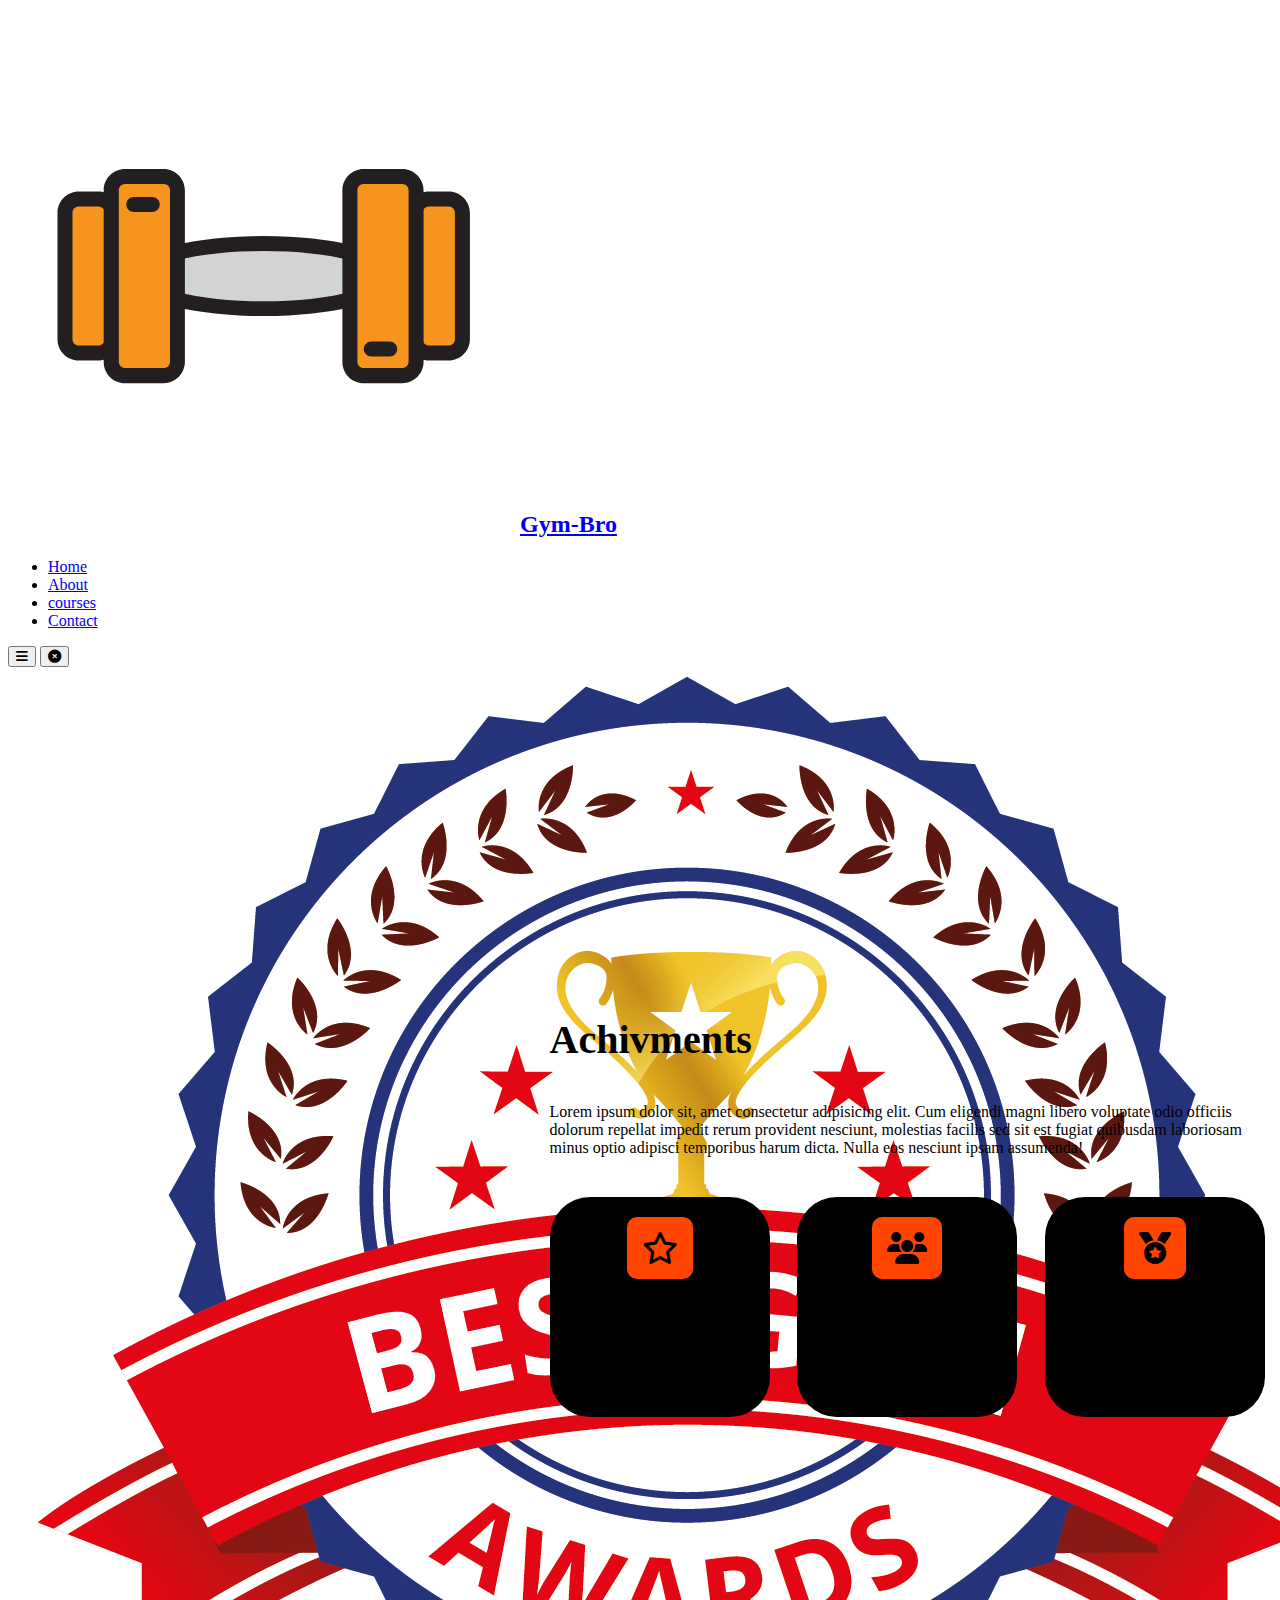
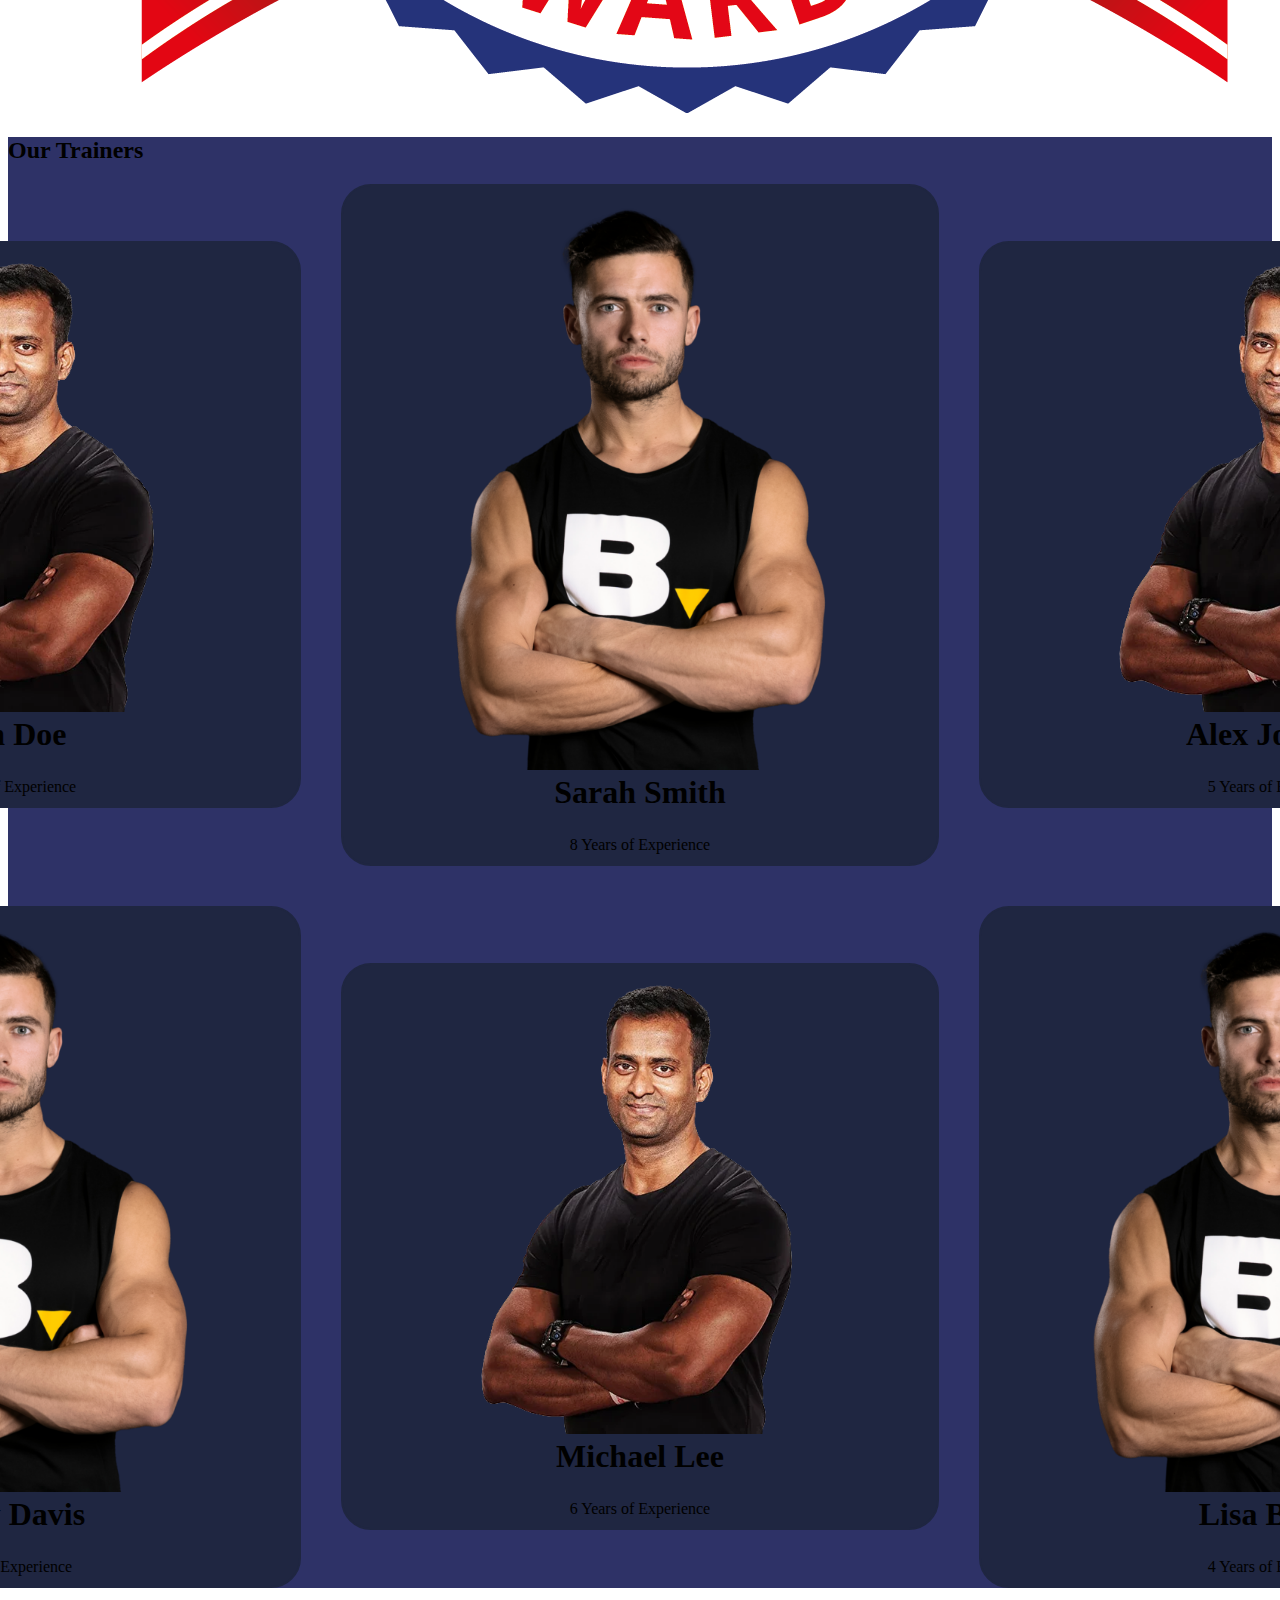
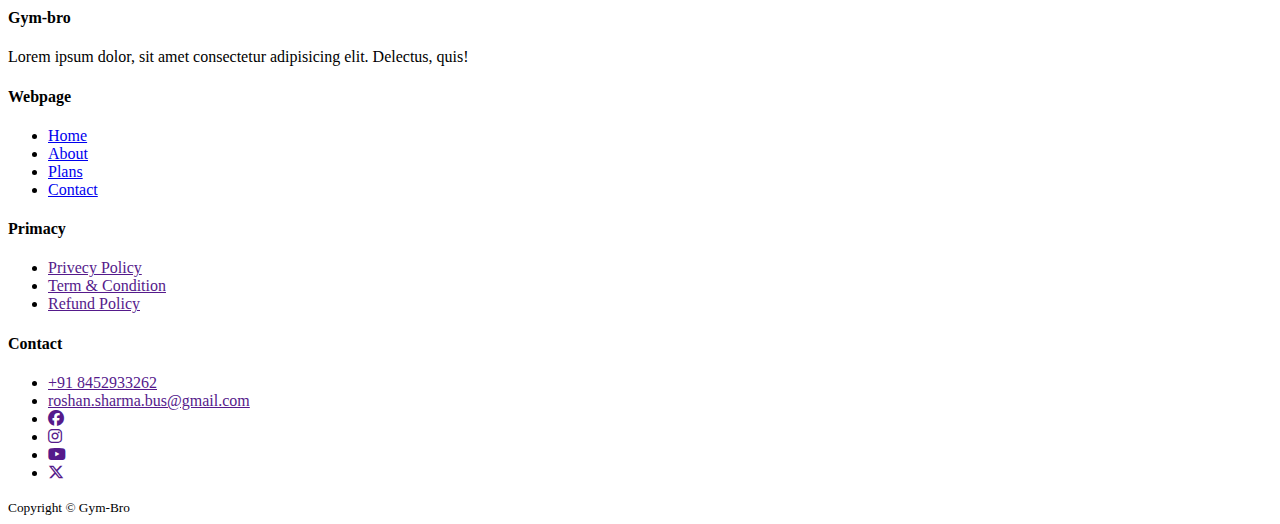
==== HTML files/about.htm @ 0c8cfac7 "deploy" ====
<!DOCTYPE html>
<html lang="en">

<head>
  <meta charset="UTF-8" />
  <meta name="viewport" content="width=device-width, initial-scale=1.0" />
  <title>Gym-Bro</title>
  <link rel="stylesheet" href="https://cdn.jsdelivr.net/npm/swiper@11/swiper-bundle.min.css" />
  <link rel="shortcut icon" href="../Photos/logo.png" type="image/x-icon" />
  <link rel="stylesheet" href="/Xproject Html/3project/CSS files/index.css" />
  <link rel="stylesheet" href="https://cdnjs.cloudflare.com/ajax/libs/font-awesome/6.6.0/css/all.min.css" />
  <link rel="stylesheet" href="../CSS files/about.css">
</head>

<body>
  <nav>
    <div class="container nav-section">
      <a href="index.htm" class="logoancor">
        <h2 class="navlogo">
          <img src="../Photos/logo.png" class="logo-img" alt="" />Gym-Bro
        </h2>
      </a>
      <ul class="nav-menu">
        <li class="nav-item"><a href="index.htm">Home</a></li>
        <li class="nav-item"><a href="about.htm">About</a></li>
        <li class="nav-item"><a href="courses.htm">courses</a></li>
        <li class="nav-item"><a href="contact.htm">Contact</a></li>
      </ul>
      <button id="open-menu">
        <i class="fa-solid fa-bars"></i>
      </button>
      <button id="close-menu">
        <i class="fa-solid fa-circle-xmark"></i>
      </button>
    </div>
  </nav>
  <section class="container achivmets">
    <div class="achivement-conatiner">
      <div class="achivmet-left">
        <img src="../Photos/Achivment.png" alt="">
      </div>
      <div class="achivment-right">
        <h3>Achivments</h3>
        <p>Lorem ipsum dolor sit, amet consectetur adipisicing elit. Cum eligendi magni libero voluptate odio officiis
          dolorum repellat impedit rerum provident nesciunt, molestias facilis sed sit est fugiat quibusdam laboriosam
          minus optio adipisci temporibus harum dicta. Nulla eos nesciunt ipsam assumenda!</p>
        <div class="boxes-menu">
          <div class="box">
            <i class="fa-regular fa-star"></i>
            <h4>4456</h4>
            <p>Five Star Ratingss</p>
          </div>
          <div class="box">
            <i class="fa-solid fa-users"></i>
            <h4>4456</h4>
            <p>400+ Gym Members</p>
          </div>
          <div class="box">
            <i class="fa-solid fa-medal"></i>
            <h4>4456</h4>
            <p>Best Gym Awards</p>
          </div>
        </div>
      </div>
    </div>
  </section>


  <section class="container team">
    <div class="team-container">
      <h2>Our Trainers</h2>
      <div class="team-menu">
        <div class="team-details">
          <img src="../Photos/team.png" alt="Trainer John Doe">
          <h4>John Doe</h4>
          <p>10 Years of Experience</p>
        </div>
        <div class="team-details">
          <img src="../Photos/team2.png" alt="Trainer Sarah Smith">
          <h4>Sarah Smith</h4>
          <p>8 Years of Experience</p>
        </div>
        <div class="team-details">
          <img src="../Photos/team.png" alt="Trainer Alex Johnson">
          <h4>Alex Johnson</h4>
          <p>5 Years of Experience</p>
        </div>
        <div class="team-details">
          <img src="../Photos/team2.png" alt="Trainer Emily Davis">
          <h4>Emily Davis</h4>
          <p>7 Years of Experience</p>
        </div>
        <div class="team-details">
          <img src="../Photos/team.png" alt="Trainer Michael Lee">
          <h4>Michael Lee</h4>
          <p>6 Years of Experience</p>
        </div>
        <div class="team-details">
          <img src="../Photos/team2.png" alt="Trainer Lisa Brown">
          <h4>Lisa Brown</h4>
          <p>4 Years of Experience</p>
        </div>
      </div>
    </div>
  </section>

  <footer class="footer">
    <div class="footer-container ">
      <div class="footer-1">
        <h4>Gym-bro</h4>
        <p>Lorem ipsum dolor, sit amet consectetur adipisicing elit. Delectus, quis!</p>
      </div>
      <div class="footer-2">
        <h4>Webpage</h4>
        <ul class="link">
          <li class="link"><a href="index.htm">Home</a></li>
          <li class="link"><a href="about.htm">About</a></li>
          <li class="link"><a href="courses.htm">Plans</a></li>
          <li class="link"><a href="contact.htm">Contact</a></li>
        </ul>
      </div>
      <div class="footer-3">
        <h4>Primacy</h4>
        <ul class="social-links">
          <li>
            <a href="">Privecy Policy</a>
          </li>
          <li> <a href="">Term & Condition</a></li>
          <li> <a href=""> Refund Policy</a></li>
        </ul>
      </div>
      <div class="footer-4">
        <h4>Contact</h4>
        <ul class="social-links">
          <li><a href="">+91 8452933262</a></li>
          <li><a href="">roshan.sharma.bus@gmail.com</a></li>
          <div class="social-icon">
            <li><a href=""><i class="fa-brands fa-facebook"></i></a></li>
            <li> <a href=""><i class="fa-brands fa-instagram"> </i></a></li>
            <li> <a href=""><i class="fa-brands fa-youtube"></i></a></li>
            <li> <a href=""><i class="fa-brands fa-x-twitter"></i></a></li>
          </div>
        </ul>
      </div>
    </div>
    <div class="footer-end">
      <small> Copyright &copy; Gym-Bro </small>
    </div>
  </footer>
  <script src="../script.js"></script>
</body>

</html>
---- CSS files/about.css ----
.achivmets{
  margin: 10px 30px;
}

.achivement-conatiner{
  display: grid;
  grid-template-columns: 40% 60%;
  gap: 30px;
  align-items: center;
}

.achivment-right h3{
  font-size: 40px;
}

.achivment-right p{
  margin: 40px 0 0px;
  
}
.achivment-right .boxes-menu{
  display: grid;
  grid-template-columns: 1fr 1fr 1fr;
  gap: 20px;
}

.box{
  margin: 40px 0 0;
  background: #000;
  height: 180px;
  width: 180px;
  align-items: center;
  text-align: center;
  padding: 20px;
  border-radius: 40px;
}

.box i{
font-size: 2rem;
background-color: orangered;
padding: 15px;
border-radius: 10px;

}

.box h4{
    margin: 20px;
}
.box p{
  margin: 20px;
}

.team{
  background: #2E3267;
}
.team-menu{
  margin: 20px;
  display: grid;
  grid-template-columns:repeat(3,1fr);
  gap: 40px;
  align-items: center;
  text-align: center;
  justify-content: center;
}

.team-details{
  background: #1f2641;
  align-items: center;
  text-align: center;
  justify-content: center;
  border: 2px solid #1f2641;
  border-radius: 30px;
  &:hover{
    background: transparent;
  border: 2px solid #1f1f1f;

    
  }
}

.team-details img{
  margin: 10px 10px 0;
  display: inline;
  align-items: center;
  text-align: center;
  justify-content: center;
  object-fit: contain;
  aspect-ratio: 1/1;
}


.team-details h4{
  font-size: 2rem;
  margin: 0px 0 10px;
}
.team-details p{
  margin: 25px 0 10px 0;
}

@media screen and (max-width:500px) {
  
.achivement-conatiner{
  display: grid;
  grid-template-columns: 1fr;
  gap: 30px;
  align-items: center;
  align-items:center;
  text-align: center;
}

.achivment-right h3{
  font-size: 30px;
  align-items:center;
  text-align: center;
}

.achivment-right p{
  margin: 40px 0 0px;
  
}
.achivment-right .boxes-menu{
  display: grid;
  grid-template-columns: 1fr;
  gap: 15px;
}


.team-menu{
  margin: 20px;
  display: grid;
  grid-template-columns:repeat(2,1fr);
  gap: 40px;
  align-items: center;
  text-align: center;
  justify-content: center;
}

.team-details{
  background: #1f2641;
  align-items: center;
  text-align: center;
  justify-content: center;
  border-radius: 10px;
}

.team-details img{
  margin: 10px 10px 0;
  display: inline;
  align-items: center;
  text-align: center;
  justify-content: center;
  object-fit: contain;
  aspect-ratio: 1/1;
}


.team-details h4{
  font-size: .9rem;
  margin: 5px 0 0px;
}
.team-details p{
  margin: 5px 0  10px;
}

  
}
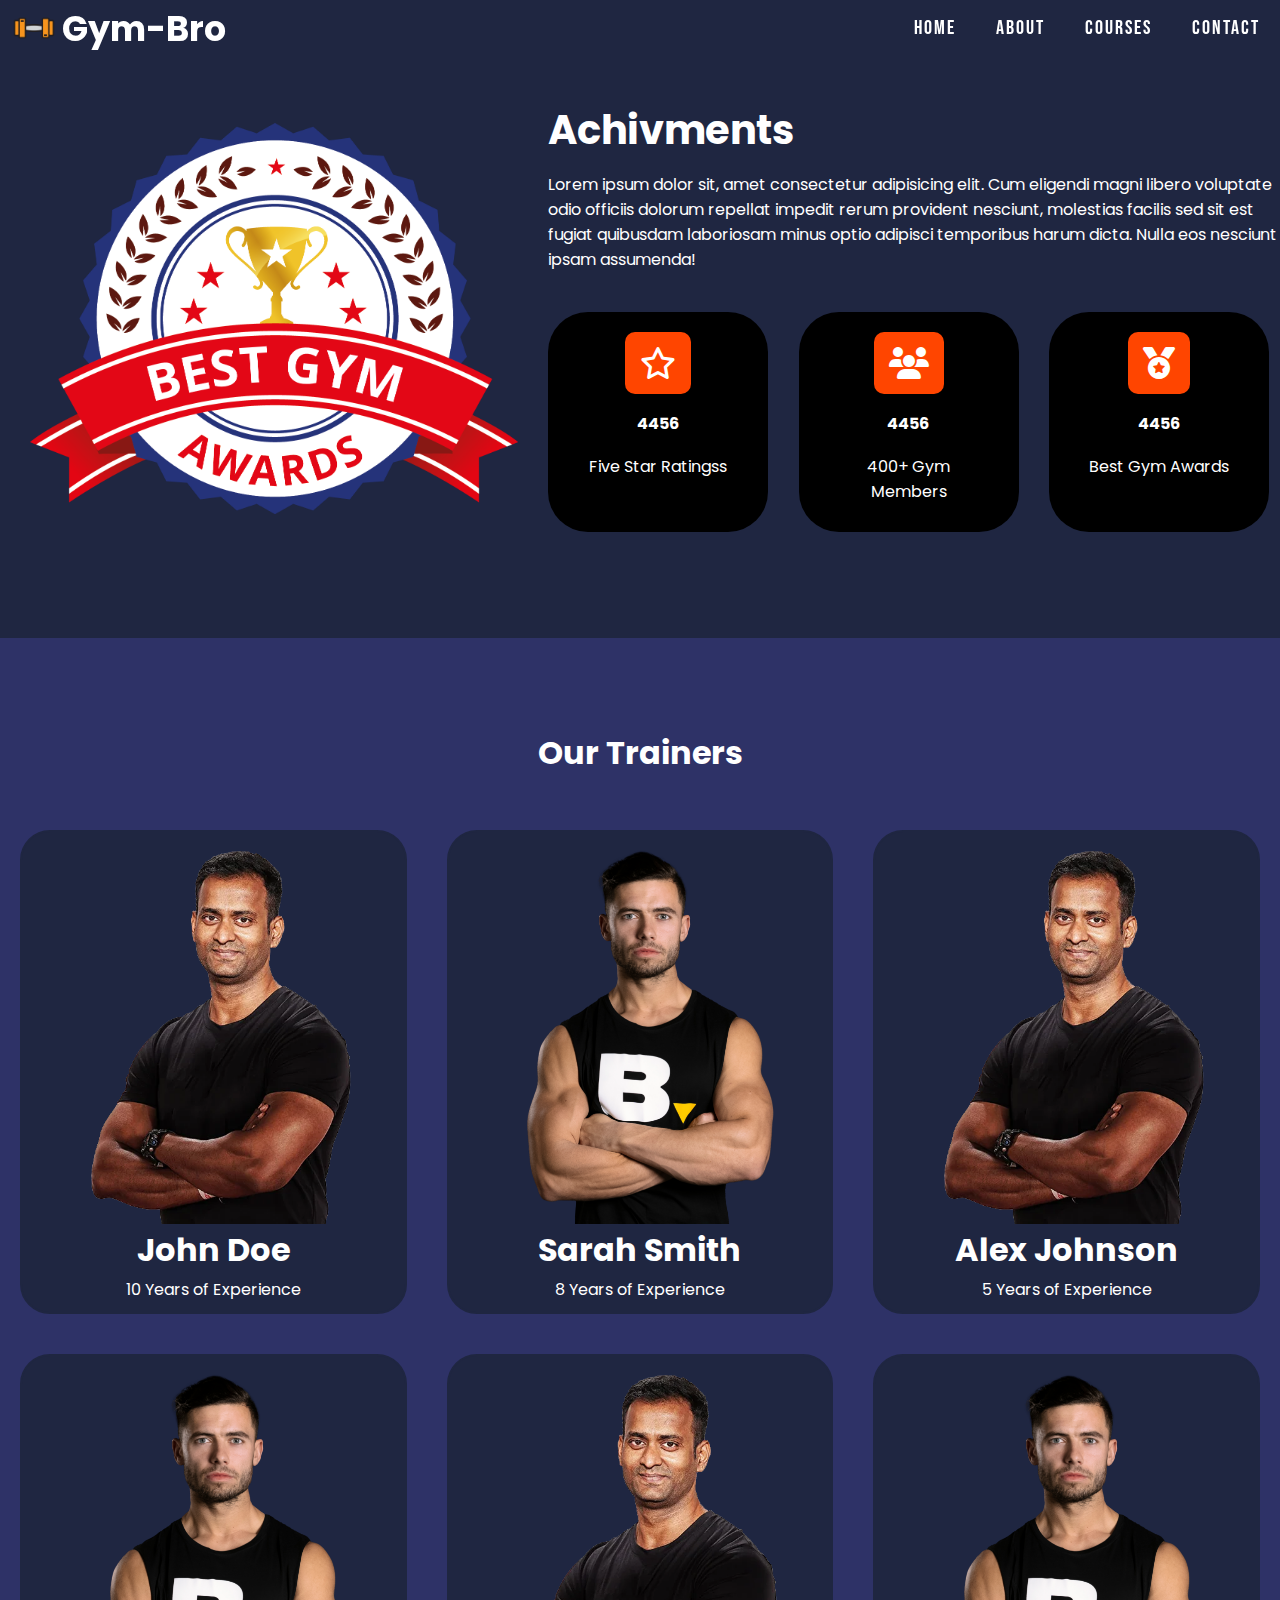
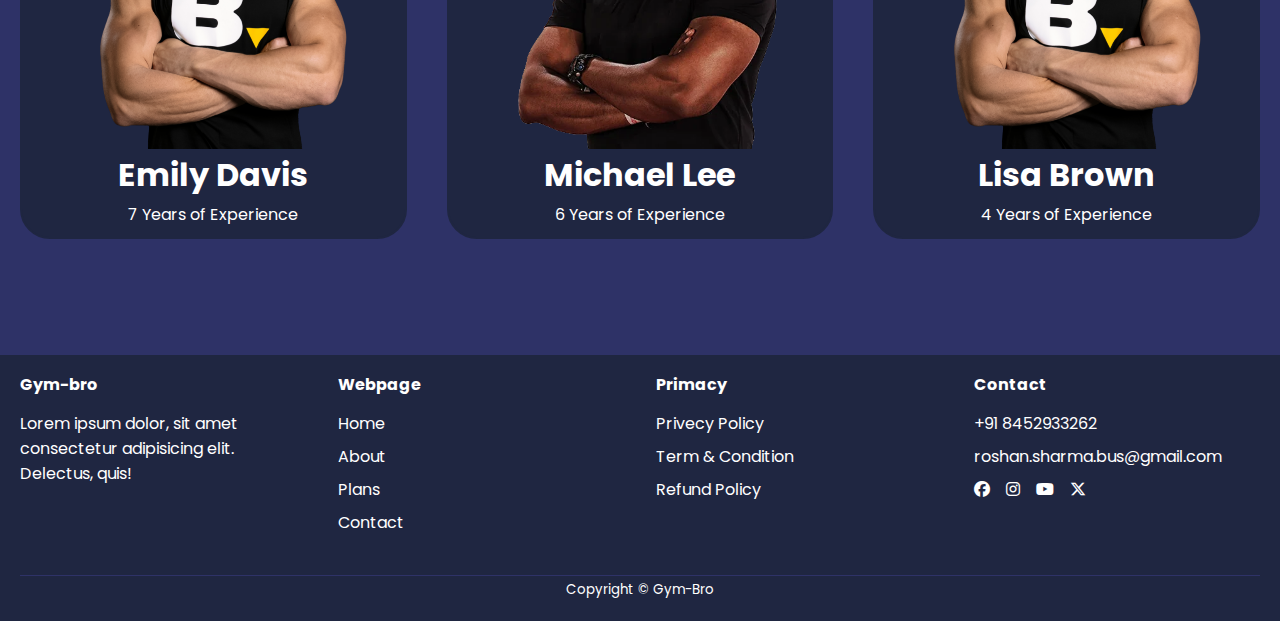
==== commit 1599c1ba: "deploy" ====
--- a/HTML files/about.htm
+++ b/HTML files/about.htm
@@ -7,7 +7,8 @@
   <title>Gym-Bro</title>
   <link rel="stylesheet" href="https://cdn.jsdelivr.net/npm/swiper@11/swiper-bundle.min.css" />
   <link rel="shortcut icon" href="../Photos/logo.png" type="image/x-icon" />
-  <link rel="stylesheet" href="/Xproject Html/3project/CSS files/index.css" />
+  <link rel="stylesheet" href="../CSS files/index.css" />
+
   <link rel="stylesheet" href="https://cdnjs.cloudflare.com/ajax/libs/font-awesome/6.6.0/css/all.min.css" />
   <link rel="stylesheet" href="../CSS files/about.css">
 </head>
--- a/CSS files/index.css
+++ b/CSS files/index.css
@@ -0,0 +1,714 @@
+@import url('https://fonts.googleapis.com/css2?family=Itim&family=Poppins:wght@500;600;700&display=swap');
+@import url('https://fonts.googleapis.com/css2?family=Bebas+Neue&family=Itim&family=Poppins:wght@500;600;700&display=swap');
+@import url('https://fonts.googleapis.com/css2?family=Bebas+Neue&family=Danfo&family=Itim&family=Poppins:wght@500;600;700&display=swap');
+* {
+  margin: 0;
+  padding: 0;
+  border: 0;
+  outline: 50px;
+}
+:root {
+  --color-primary: #6c63ff;
+  --color-success: #00bf8e;
+  --color-warning: #f7c94b;
+  --color-danger: #f75842;
+  --color-danger-variant: rgba(247, 88, 66, 0.4);
+  --color-white: #fff;
+  --color-light: rgba(255, 255, 255, 0.7);
+  --color-black: #000;
+  --color-bg: #1f2641;
+  --color-bg1: #2e3267;
+  --color-bg2: #ff2a00;
+  --container-width-lg: 80%;
+  --container-width-md: 90%;
+  --container-width-sm: 94%;
+  --transition: all 400ms ease;
+  --box-shadow-orange: 0 1rem 1.5rem #00000093;
+}
+body {
+  background: #000;
+  color: white;
+  font-family: "Poppins", serif;
+  background-color: var(--color-bg);
+}
+.nav-menu a {
+  text-decoration: none;
+  color: var(--color-white);
+  transition: all 300ms ease;
+  &:hover {
+    color: var(--color-bg2);
+  }
+}
+.window-scroll {
+  /* background-color: #20223f; */
+  background-color: #2e3267;
+  background-image: linear-gradient(90deg, #2e3267 0%, #293c9b 100%);
+  z-index: 1;
+}
+ul {
+  list-style: none;
+  align-items: center;
+}
+.nav-section {
+  height: 100%;
+  display: flex;
+  align-items: center;
+  justify-content: space-between;
+  padding: 12px 20px 12px 5px;
+}
+.nav-section .logoancor {
+  text-decoration: none;
+}
+.nav-section .logo-img {
+  height: 50px;
+  width: 21%;
+  padding: 2px 5px;
+}
+.nav-section .navlogo {
+  display: flex;
+  align-items: center;
+
+  color: white;
+  text-decoration: none;
+  font-size: 35px;
+  line-height: 1.8;
+  transition: var(--transition);
+  &:hover {
+    color: var(--color-bg2);
+  }
+}
+.nav-menu {
+  display: flex;
+  justify-content: space-between;
+  gap: 40px;
+  font-family: "Bebas Neue", sans-serif;
+  letter-spacing: 2px;
+  font-size: 20px;
+}
+button {
+  color: white;
+  background: none;
+  gap: 20px;
+  margin: 10px;
+  font-size: 25px;
+}
+/* .container {
+  padding: 1rem 3rem 1rem 3rem;
+} */
+section {
+  padding: 6rem 0;
+}
+section h2 {
+  text-align: center;
+  margin-bottom: 4rem;
+}
+h1,
+h2,
+h3,
+h4,
+h5 {
+  line-height: 1.2;
+}
+h1 {
+  height: 2.4rem;
+}
+h2 {
+  height: 2rem;
+}
+h3 {
+  height: 1.6rem;
+}
+h4 {
+  height: 1.3rem;
+}
+h5 {
+  height: .8rem;
+}
+img {
+  width: 100%;
+  display: block;
+  object-fit: cover;
+}
+.btn {
+  display: inline-block;
+  background: white;
+  color: var(--color-black);
+  padding: 10px 12px;
+  /* border-radius: 20px; */
+  text-decoration: none;
+  border: 1px solid transparent;
+  font-weight: 700;
+  transition: var(--transition);
+  align-items: center;
+  text-align: center;
+}
+.btn:hover {
+  background: transparent;
+  color: var(--color-white);
+  background-color: #f75842;
+  border: 1px solid #f75842;
+}
+nav {
+  background: transparent;
+  width: 100%;
+  position: fixed;
+  top: 0;
+  z-index: 11;
+}
+.nav-section button {  /* herw is my nav menu button */
+  display: none;
+}
+header {
+  position: relative;
+  top: 5rem;
+  /* overflow: hidden; */
+  margin-top: -50px;
+  height: 46rem;
+
+  
+}
+.header-section {
+  display: grid;
+  grid-template-columns: 1fr 1fr;
+  align-items: center;
+  gap: 30px;
+  padding: 5px 20px 0 20px;
+  height: 100%;
+}
+.header-section .header-left {
+  display: inline;
+  align-items: center;
+  justify-content: center;
+}
+.header-section .header-left .header-title {
+  margin: 0 0 30px 0px;
+  display: inline-block;
+  font-size: 60px;
+}
+
+.header-section .header-left h1 strong {
+  -webkit-text-stroke: 2px #ff2a00;
+  color: transparent;
+}
+.header-section .header-left .header-dec {
+  margin: 20px 0 20px;
+}
+.header-right-img img {
+  overflow: hidden;
+  width: 100%;
+}
+.header-right-img {
+  padding: 3rem;
+}
+.p-strong {
+  font-weight: 700;
+  color: #ff2a00;
+}
+.category {
+  background: var(--color-bg1);
+  height: 18rem;
+  width: 100%;
+}
+.category-left h2 {
+  line-height: 1;
+  margin-bottom: 50px;
+  font-size: 2rem;
+  
+}
+.category-container {
+  padding:1.2rem;
+  display: grid;
+  grid-template-columns: 40% 60%;
+  gap: 4rem;
+  width: auto;
+
+}
+.category-left {
+  text-align: left;
+  align-items: center;
+}
+.category-left p {
+  margin: 1rem 0 1rem;
+  width: 80%;
+}
+.category-right {
+  width: 80%;
+}
+.category-right .category-menu {
+  display: grid;
+  grid-template-columns: repeat(3, 1fr);
+  /* background: red; */
+  gap: 20px;
+
+}
+.category-menu .category-item .gym-icon {
+  height: 30px;
+  background-color: #ff2a00;
+  padding: 4px;
+  border-radius: 15px;
+  width: 30px;
+}
+.category-menu .category-item p {
+  font-size: .8rem
+}
+.category-menu .category-item h4 {
+  margin: 10px 0 10px 0;
+}
+.category-item {
+  padding: 1.2rem;
+  border-radius: 2rem;
+  background-color: #424676bb;
+  width: 200px;
+  transition: var(--transition);
+  &:hover {
+    box-shadow: 0 1rem 2rem rgba(0, 0, 0, 0.697);
+  }
+}
+.category-menu:nth-child(2) {
+  background: gold;
+}
+.plans {
+  margin-top: 5rem;
+  height: 88vh;
+  background: var(--color-bg);
+
+}
+.plans-menu {
+  display: grid;
+  grid-template-columns: repeat(3, 1fr);
+  gap: 5rem;
+}
+.plans-container{
+  margin: 0 20px;
+}
+.plans-container h2 {
+  font-size: 2rem;
+}
+.plans-menu .plan-item {
+  background-color: #f7c94b;
+}
+h2 {
+  font-size: 2rem;
+}
+/* .container {
+  padding: 1rem 3rem 1rem 3rem;
+} */
+.plans-item {
+  padding: 1rem;
+  border-radius: 20px;
+  background: var(--color-bg1);
+  text-align: center;
+  border: 1px solid var(--color-bg);
+  &:hover {
+    box-shadow: var(--box-shadow-orange);
+  }
+}
+.plans-item img {
+  border-radius: 20px;
+}
+.plans-item .plan-info {
+  margin: 15px;
+}
+.plans-item .plan-info h3 {
+  /* color: transparent; */
+  font-size: 1.5rem;
+  transition: var(--transition);
+  &:hover {
+    color: #f75842;
+  }
+}
+.plans-item .plan-info p {
+  margin-top: 15px;
+  font-size: .8rem;
+}
+.plans-item .plan-info .btn {
+  margin-top: 15px;
+}
+.questions {
+  background: var(--color-bg1);
+  width: 100%;
+  
+
+}
+
+.questions-menu {
+  display: grid;
+  grid-template-columns: 1fr 1fr;
+}
+.question-item {
+  margin: 15px;
+  background: var(--color-bg);
+  padding: 1.5rem;
+  cursor: pointer;
+  height: fit-content;
+  &:hover {
+    box-shadow: var(--box-shadow-orange)
+  }
+}
+.question-item .icons {
+  display: flex;
+  align-items: center;
+  align-self: flex-start;
+  font-size: 1rem;
+  font-size: 1.2rem;
+}
+.question-item .icons h3 {
+  margin: 0 1.3rem 0 1.3rem;
+  font-size: 1.1rem;
+  font-weight: 500;
+}
+/* .question-item {display: flex;} */
+.question-item p {
+  display: none;
+  margin: .3rem 1.5rem 0 2.4rem;
+  font-size: .8drem;
+  transition: var(--transition);
+}
+.open p {
+  display: block;
+}
+.trainer-container {
+  z-index: -1;
+  overflow-x: hidden;
+  position: relative;
+  margin-bottom: 10rem;
+  margin-top: 8rem;
+}
+.trainers-container {
+  padding-top: 2rem;
+}
+.trainer-photo {
+  height: 6rem;
+  width: 6rem;
+  border-radius: 50%;
+  overflow: hidden;
+  margin: 0 auto 1rem;
+  border: 1rem solid #ff2a00b8;
+  z-index: 1;
+}
+.trainer-name-info {
+  text-align: center;
+}
+.trainer-about {
+  background: var(--color-bg1);
+  margin-top: 1rem;
+  padding: 2rem;
+  position: relative;
+}
+.trainer-about::before {
+  content: '';
+  display: block;
+  background: linear-gradient(135deg, transparent, var(--color-bg1), var(--color-bg1), var(--color-bg1));
+  height: 3rem;
+  width: 3rem;
+  position: absolute;
+  left: 48.5%;
+  top: -1.5rem;
+  transform: rotate(45deg);
+}
+.trainers-container {
+  align-items: center;
+  justify-content: center;
+  text-align: center;
+}
+footer {
+  background-color: var(--color-bg);
+  margin: 20px;
+}
+.foot-img {
+  height: 3rem;
+  width: 3rem;
+}
+.footer-container {
+  display: grid;
+  grid-template-columns: repeat(4,1fr);
+  gap: 2rem;
+}
+.footer-container ul{list-style: none;}
+.footer-container ul li{margin-bottom: .5rem;}
+.footer-container h4{
+  margin-bottom: 1rem;
+}
+.social-icon{
+  display: flex;
+  gap: 1rem;
+}
+.footer-container a{
+  text-decoration: none;
+  color: white;
+  transition: var(--transition);
+  &:hover{
+    color: rgb(0, 42, 255);
+  }
+}
+.footer-end{
+  text-align: center;
+  margin-top: 2rem;
+  border-top: 1px solid var(--color-bg1);
+}
+
+
+
+
+
+
+
+
+
+@media screen and (max-width:1024px) {
+
+ 
+  
+  h1{
+    font-size: 2rem;
+  }
+  h2{
+    font-size: 1.7rem;
+  }
+  h3{
+    font-size: 1.4rem;
+  }
+  h4  { 
+    font-size: 1.2rem;
+  }
+
+ 
+
+  .nav-section button { 
+    display: inline-block;
+    background: transparent;
+    font-size: 2rem;
+    color: var(--color-white);
+    cursor: pointer;
+  }
+ #close-menu{
+    transition: var(--transition);
+    display: none; 
+  }
+
+ .nav-menu{
+  position: fixed;
+  height: fit-content;
+  width: 10rem;
+  flex-direction: column;
+  top: 5rem;
+  right: 12%;
+  /* padding: 20px; */
+  transition: var(--transition);
+  display: none;
+
+ }
+
+
+ .nav-menu li{
+  width: 100%;
+  height: 4rem;
+  animation: animationnav 500ms linear forwards; 
+  transform-origin: top right; 
+
+ }
+ @keyframes animationnav {
+  from{
+    transform: rotateZ(90deg);
+
+  }
+  to{
+    transform: rotateZ(0deg);
+
+  }
+  
+ }
+ .nav-menu li a{
+  background: var(--color-bg1);
+  box-shadow: 8px 12px 10px rgba(0, 0, 0, .6);
+  width: 100%;
+  height: 100%;
+  font-size: 2rem;
+  padding: 20px;
+  display: grid;
+  place-items: center;
+  &:hover{
+    background: #353975c7;
+  }
+ }
+
+ header{
+  height: 72vh;
+  margin-bottom: 4rem;
+ }
+
+ .header-section{
+  gap: 0;
+  padding-bottom: 0;
+ }
+ .header-right .header-right-img{
+height: auto;
+ }
+
+
+.category {
+  margin-top: 5rem;
+  height: auto;
+  width: auto;
+}
+.category-container{
+  grid-template-columns: 1fr;
+  gap: 3rem ;
+
+}
+
+.category-left{margin-right: auto;}
+
+.plans{margin-top: 0;
+margin-bottom: 4rem;
+
+}
+.plans {
+  margin-top: 5rem;
+  height: 138vh;
+  background: var(--color-bg);
+  align-items: center;
+  justify-content: center;
+
+}
+.plans-menu{
+grid-template-columns: 1fr 1fr;
+gap: 2rem;
+
+}
+.plans-item .plan-info p {
+  margin-top: 20px;
+  font-size: .8rem;
+}
+
+.question-container{
+  width: 100%;
+}
+.questions-menu{
+  grid-template-columns: 1fr;
+}
+
+.footer-container{
+  grid-template-columns: 1fr 1fr;
+  align-items: center;
+  justify-items: center;
+  text-align: center;
+}
+header{
+  margin-top: 3rem;
+}
+.category {
+  align-items: center;
+}
+.question-item p {
+  margin: 2rem 1.5rem 0 2.4rem;
+  font-size: .8drem;
+  transition: var(--transition);
+}
+.category-right{
+  align-items: center;
+  justify-content: center;
+}
+.category-right .category-menu {
+  display: grid;
+  grid-template-columns: repeat(2, 1fr);
+  /* background: red; */
+  gap: 20px;
+
+}
+.header-right-img img {
+display: none;
+}
+header{
+  align-items: center;
+  justify-content: center;
+}
+.header-left{
+  text-align: center;
+  justify-content: center;
+  align-items: center;
+}
+.category-container, .plans-menu, .footer-container {
+  margin: 0 auto;
+  max-width: 90%;
+  justify-content: center;
+ 
+}
+.plans{
+height: 250vh;
+
+}
+/* Navbar adjustments for better spacing */
+.nav-section {
+  /* flex-direction: column; */
+  padding: 10px 0;
+}
+
+/* Adjust column layout */
+.header-section {
+  grid-template-columns: 1fr; /* Stack elements on top of each other */
+  padding: 10px;
+}
+
+.category-container, .plans-menu, .questions-menu {
+  grid-template-columns: 1fr; /* One column for better alignment */
+}
+
+/* Adjust button and text sizes for readability */
+.btn, .nav-menu a {
+  font-size: 18px;
+}
+
+/* Center footer content */
+.footer-container {
+  margin-top: 20px;
+  grid-template-columns: 1fr 1fr;
+  text-align: center;
+}
+.social-icon{
+  justify-content: center;
+}
+}
+
+
+
+
+
+
+
+
+@media screen and (max-width:500px) {
+ 
+  .category{
+    align-items: center;
+    justify-content: center;
+    width: 100%;
+  }
+
+  .category-right .category-menu{
+    display: grid;
+    grid-template-columns: 1fr;
+    align-items: center;
+    justify-content: center;
+  }
+
+  .footer-2,.footer-3{
+    display: none;
+  }
+  .footer-container{
+    display: flex;
+   flex-wrap: wrap;
+  }
+
+
+  .question-item .icons h3 {
+    margin: 0 1.3rem 0 1.3rem;
+    font-size: .8rem;
+    font-weight: 500;
+  }
+  .question-item p {
+    margin-top: 20px;
+    font-size: .8drem;
+    transition: var(--transition);
+  }
+}